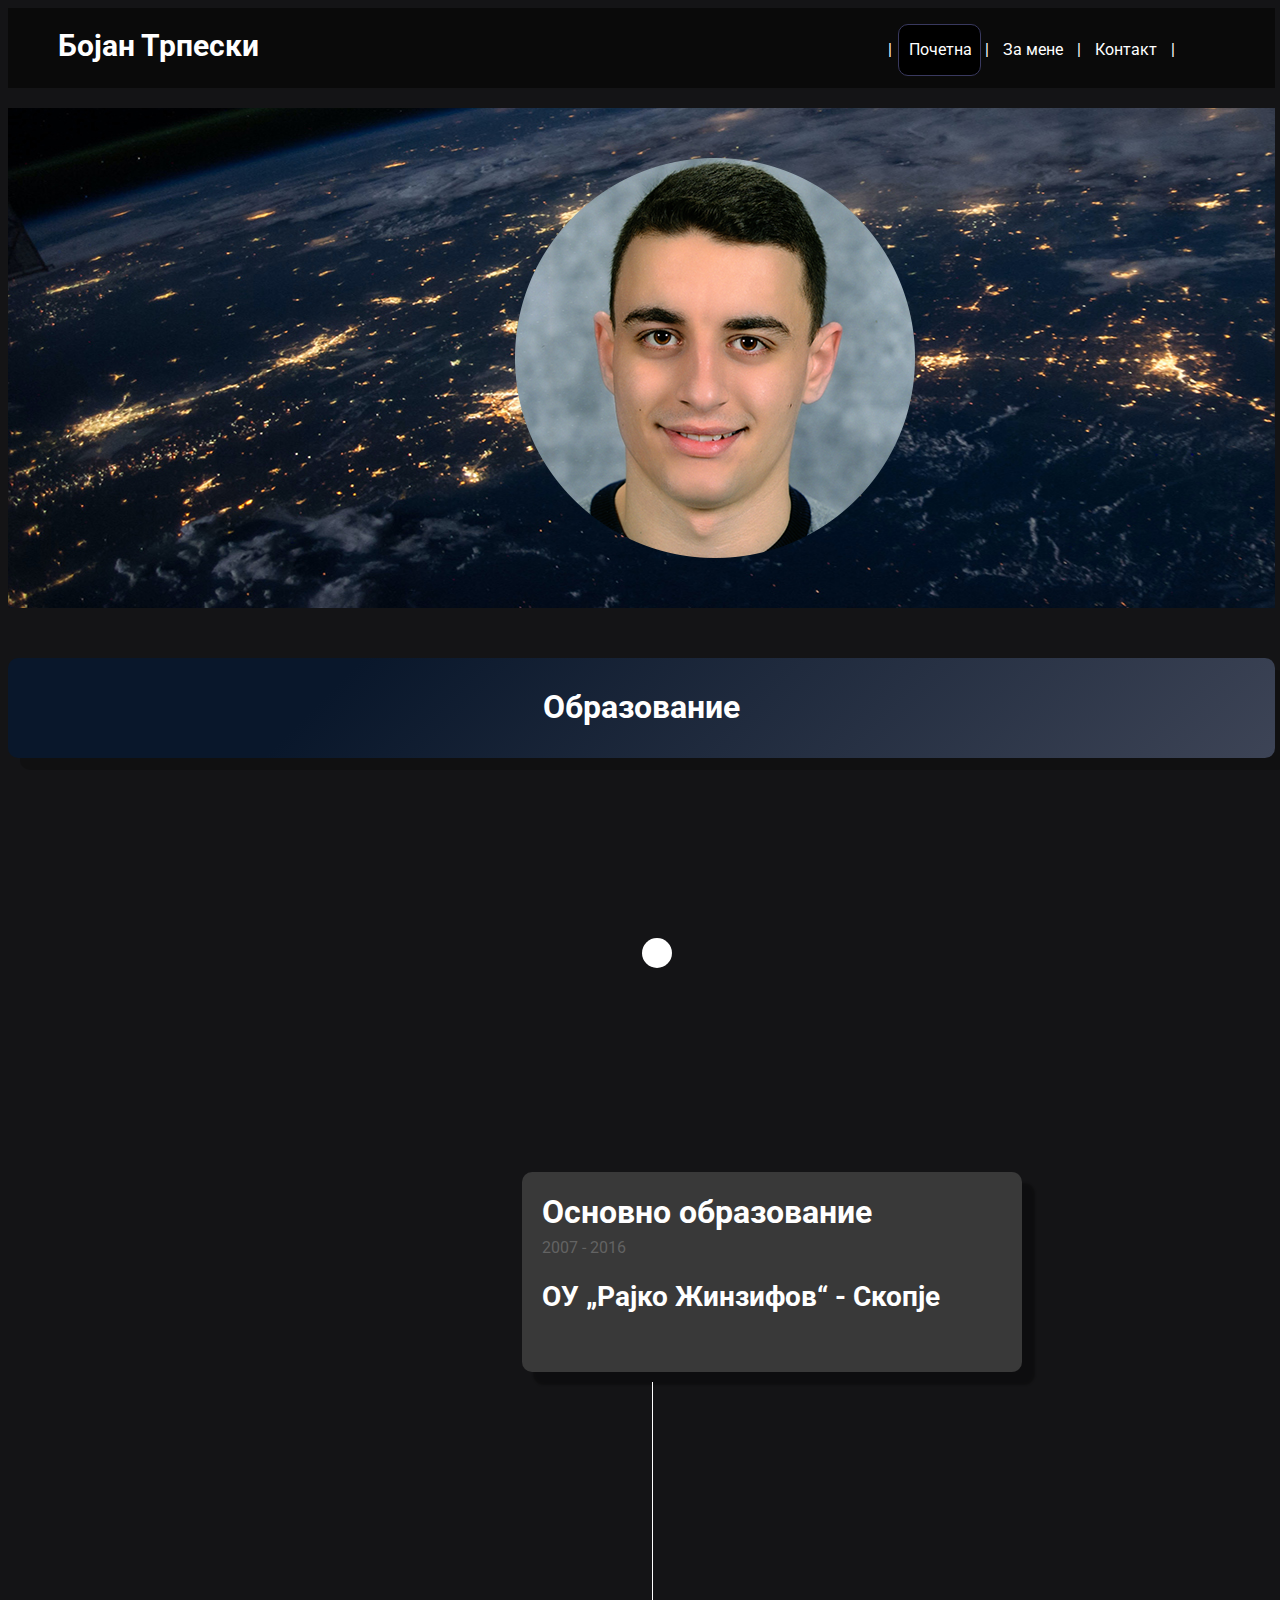
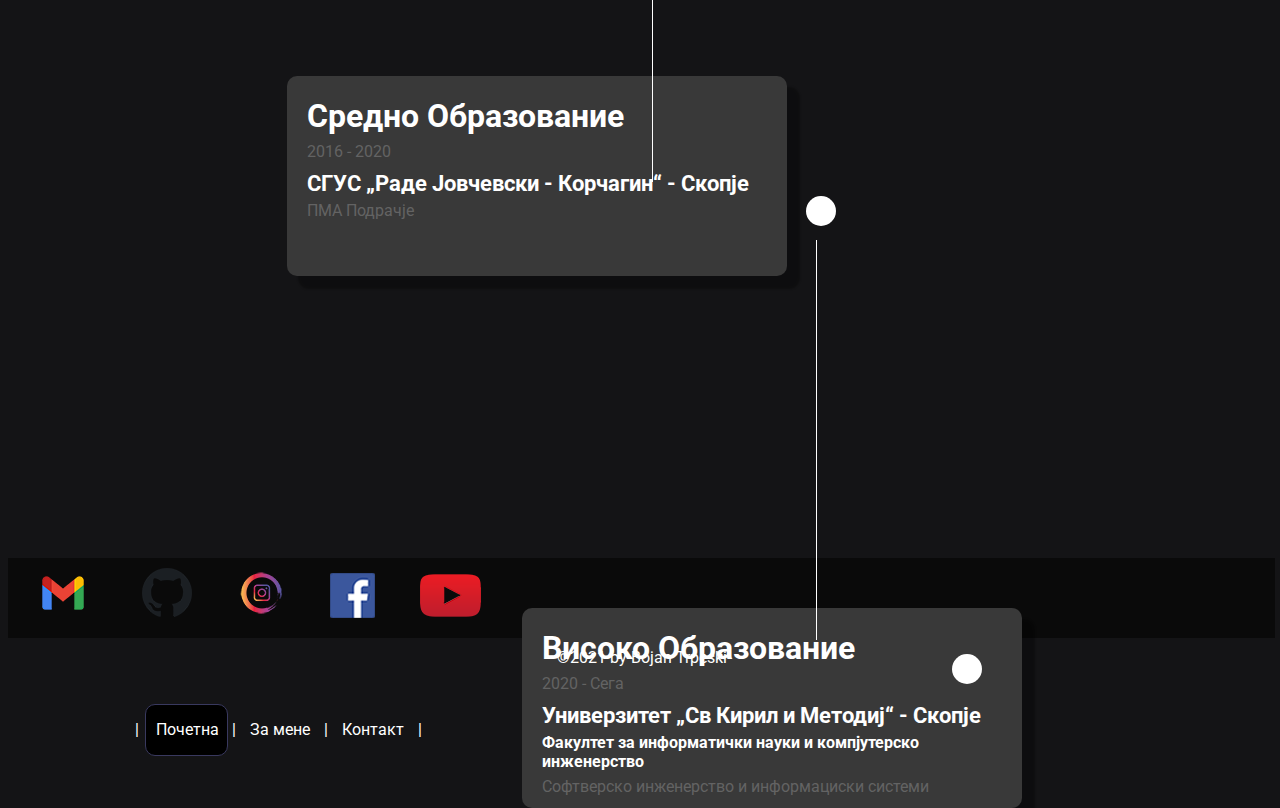
==== index.html @ f6dca067 "WEB" ====
<!DOCTYPE html>
<html lang="en">
<head>
    <meta charset="UTF-8">
    <title>Бојан Трпески | Почетна</title>
    <meta name="keywords" content="Bojan, Trpeski, Web, Personal, Page, Design, Student">
    <meta name="author" content="Бојна Трпески">
    <meta name="description" content="Персонална веб страница на Бојан Трпески">
    <link rel="icon" href="ikona.png">
    <link rel="stylesheet" href="style.css">
    <link href='https://fonts.googleapis.com/css?family=Roboto' rel='stylesheet' type='text/css'>

</head>
<body>
<header>
    <span><a href="index.html" class="ime">Бојан Трпески</a></span>
    <ul>
     |  <li class="selected"> <a  href="index.html">Почетна</a></li>
      |  <li><a href="Za%20Mene.html">За мене</a></li>
       |  <li><a href="Kontakt.html">Контакт</a></li>  |
    </ul>
</header>
<div class="main">
<span><img id="mainslika" src="1111212002.png" alt="slika"></span>
</div>

    <div id="obr">Образование</div>
<div class="content">
    <span class="krug"></span>

<div class="kv1">
<h1>Основно образование</h1>
    <div class="godini">2007 - 2016</div>
    <h2>ОУ „Рајко Жинзифов“ - Скопје</h2>
    <span></span>
</div>
    <br>
    <span class="linija">

    </span>
    <br>
    <span class="krug2"></span>
<div class="kv2">
<h1>Средно Образование</h1>
    <div class="godini">2016 - 2020</div>
    <h3>СГУС „Раде Јовчевски - Корчагин“ - Скопје</h3>
    <span class="godini">ПМА Подрачје</span>
</div>
    <br>
    <span class="linija2">

    </span>
    <br>
    <span class="krug3"></span>
    <div class="kv3">
<h1>Високо Образование</h1>
        <div class="godini">2020 - Сега</div>
        <h3>Универзитет „Св Кирил и Методиј“ - Скопје</h3>
        <h4>Факултет за информатички науки и компјутерско инженерство</h4>
        <div class="godini">Софтверско инженерство и информациски системи</div>
    </div>
    <br>


</div>
<footer>
    <a href="mailto:bojantrpeski123@gmail.com"><img class="logo" src="gmaillogo.png" alt="gmail"></a>
    <a href="https://github.com/Bokica08" target="_blank"> <img class="logo" src="git.png" alt="git"></a>
    <a href="https://www.instagram.com/_bojan_t/" target="_blank"><img class="logo" src="iglogo.png" alt="ig"></a>
    <a href="https://www.facebook.com/bojan.trpeski.37" target="_blank"> <img class="logo" src="Facebook_logo_(square).png" alt="fb"> </a>
    <a href="https://www.youtube.com/channel/UC49YZoCH2ENIMX7MesYzoBA" target="_blank"><img class="logo" src="ytlogo.png" alt="yt"></a>
    <ul>
        |  <li class="selected"> <a  href="index.html">Почетна</a></li>
        |  <li><a href="Za%20Mene.html">За мене</a></li>
        |  <li><a href="Kontakt.html">Контакт</a></li>  |

    </ul>

</footer>
<div id="by">&copy;2021 by Bojan Trpeski</div>
</body>
</html>
---- style.css ----
body
{
    background-color: #141416;
font-family: 'Roboto',arial,serif;
    width: 99%;
}
header,footer
{

    height: 80px;
    background-color: #0a0a0a;
    width: 100%;

}
a
{
    text-decoration: none;
}
header span
{
    display: inline-block;
    padding-left:50px;
    padding-top: 20px;
}
.ime
{
    font-size: 30px;
    font-weight: bold;
    color: white;
    margin-top: 100px;
}
header ul,footer ul
{

    color: white;
    float: right;
    margin-right: 100px;

}
li
{
    display: inline-block;
    list-style: none;
    padding:15px 10px;

}
li a
{
    color: white;
}
.ime:hover
{
    color: lightblue;
    letter-spacing: 3px;
    transition: 0.5s;


}
header span:hover
{
    padding-left:40px;
    transition: 0.6s;

}
li a:hover
{
    transition: 0.4s;
    color:lightblue ;
    text-decoration: underline;
}
.selected
{
    height: 20px;
    width: 61px;
    background-color: black;
    border: 1px solid #39395f;
    border-radius: 10px;
    margin-left: 2px;
}
.main
{
    height: 500px;
    background-color: #373737;
    margin-top: 20px;
    background-image: url("nasa-Q1p7bh3SHj8-unsplash.jpg");
    background-repeat: repeat-x;
    background-position: 0 -450px;
}
.main span
{
    display: inline-block;
    padding-left: 40%;
    padding-top:50px;

}
.content
{
    height: 1500px;
    margin: auto;
    max-width: 1920px;


}
#maincontainer{
    margin: auto;
    max-width: 1920px;
}

#obr
{
    text-align: center;
    font-size: 32px;
    font-weight: bold;
    color: white;
    margin-top: 50px;
    padding-top: 30px;
    margin-bottom: -100px;
    background-color: #537895;
    background-image: linear-gradient(315deg, #3d4456 0%, #09172b 74%);
    box-shadow: 12px 12px 0 0 rgba(0, 0, 0, .2);
    border-radius: 10px;
    height: 70px;
}
.kv1
{
    display: inline-block;
    height: 200px;
    width: 500px;
    background-color: #393939;
    border-radius: 10px;
    float: right;
    margin-right: 20%;
    margin-top: 200px;
    box-shadow: 12px 12px 2px 1px rgba(0, 0, 0, .3);
}
.krug
{
    width: 30px;
    height: 30px;
    background-color: white;
    display: inline-block;
    border-radius: 50%;
    margin-left: 50%;
    margin-top: 280px;

}
.linija
{
    display: inline-block;
    height: 400px;
    width: 1px;
    background-color: white;
    margin-left: 50.8%;
    margin-top: 10px;
}
.kv2
{
    display: inline-block;
    height: 200px;
    width: 500px;
    background-color: #393939;
    border-radius: 10px;
    float: left;
    margin-left: 22%;
    margin-top: -110px;
    box-shadow: 12px 12px 2px 1px rgba(0, 0, 0, .3);
}
.krug2
{
    width: 30px;
    height: 30px;
    background-color: white;
    display: inline-block;
    border-radius: 50%;
    margin-left: 1.5%;
    margin-top: 10px;
    vertical-align: center;
}
.linija2
{
    display: inline-block;
    height: 400px;
    width: 1px;
    background-color: white;
    margin-left: 2.3%;
    margin-top: 10px;
}
.krug3
{
    width: 30px;
    height: 30px;
    background-color: white;
    display: inline-block;
    border-radius: 50%;
    margin-left: 944px;
    margin-top: 10px;
}
.kv3
{
    display: inline-block;
    height: 200px;
    width: 500px;
    background-color: #393939;
    border-radius: 10px;
    float: right;
    margin-right: 20%;
    margin-top: -80px;
    box-shadow: 12px 12px 2px 1px rgba(0, 0, 0, .3);
}
.kv1,.kv2,.kv3
{
    display: inline-block;
}
h1,h2,h3,h4
{
    color: white;
    padding-left: 20px;
}
h2
{
    font-size: 28px;
}
h3
{
    font-size: 22px;
    margin-top:10px ;
    margin-bottom: 5px;
}
h4
{
    margin-top: 2px;
}
.godini
{
    padding-left: 20px;
    margin-top: -15px;
    color: #636363;
}
#by
{
    margin-top: 10px;
    text-align: center;
    color: white;
}
.logo
{
    padding-top: 10px;
    padding-right: 20px;
    padding-left: 20px;
}
.logo:hover
{
    display: inline-block;
  transform: translateY(-10px);
    transition: 0.5s;
}
#fb
{
    padding-right: 25px;
}
.zamenecontent
{
    height: 600px;

}
.zamenetekst
{
    padding: 20px;
    color: white;
    font-size: 20px;
    text-align: justify;
    line-height: 30px;
    height: 330px;
    width: 1100px;
    border-bottom: 1px grey solid;
    border-top: 1px grey solid;
    margin: 250px 0 50px  125px;
    float: left;

}
.hobi
{
    float: left;
    display: inline-block;
    width: 200px;
    color: white;
    margin-top: 150px;
    font-size: 24px;
    padding-left: 50px;
}
.hobi span:nth-of-type(1)
{
    padding-left: 50px;
    font-weight: bold;
}
#velo
{
padding-top: 20px;
    padding-left: 10px;
}
#planina
{
    padding-top: 50px;

    margin-bottom: -30px;
}
.hobi span:nth-of-type(3)
{
    padding-left: 10px;
}
.vestini
{
    float: left;
    display: inline-block;
    width: 200px;
    color: white;
    margin-top: 150px;
    font-size: 24px;
    padding-left: 50px;
}
.vestini span:nth-of-type(1)
{
    margin-left: 45%;
    font-weight: bold;

}
#code
{
    padding-left: 50px;
    margin-top: 40px;
    margin-bottom: 20px;
}
.vestini span:nth-of-type(2)
{
    margin-left: 52%;

}
#css
{
    padding-left: 45px;
    padding-top: 100px;
}
.vestini span:nth-of-type(3)

{
    margin-left: 38%;
}
#interes
{display: inline-block;
    font-size: 24px;
    color: white;
    height: 230px;
    clear: both;
    width: 1100px;
    margin-left: 21%;

}
#interes span:nth-of-type(1)
{
    display: inline-block;
    margin-right: auto;
    font-weight: bold;
    margin-left: 44%;
}
#interes img:nth-of-type(1)
{
    margin-bottom: 10px;
    margin-right: 280px;
}
#interes span:nth-of-type(2)
{
    display: inline-block;
    padding-left: 50px;
    margin-top: 15px;
}
#interes img:nth-of-type(2)
{
    margin-bottom: 25px;
    margin-right: 300px;
}
#interes span:nth-of-type(3)
{
    display: inline-block;
    margin-left: 31%;
}
#interes img:nth-of-type(3)
{display: inline-block;
    margin-bottom: -10px;
}
#interes span:nth-of-type(4)
{
    margin-left: 29.5%;

}
.mainkontakt
{
    height: 740px;
    margin: 20px 0;
    background-color: #ffffff;
    background-image: linear-gradient(315deg, #bbc2d4 0%, #d7e1ec 74%);
}
#slikakontakt
{
    margin-top:80px;
    margin-left: 50px;
    float: left;
    border: 3px solid white;
    border-radius: 10px;
}
#imekontakt
{
    padding-left: 100px;
    padding-top: 10px;
    color: grey;
    font-weight: bold;
    font-size: 24px;
    clear: both;
}
#imekontakt2

{
    padding-left: 140px;
    padding-top: 10px;
    color: grey;
    clear: both;
}
#imekontakt3
{
    padding-left: 83px;
    padding-top: 5px;
    color: grey;
    clear: both;
}
#kontakt
{

    padding-left:45%;
    font-size: 32px;
    padding-top: 30px;
    font-weight: bold;
}
.akontakt
{

    display: inline-block;
    padding-left: 20px;
    padding-top: 160px;
    font-size: 20px;
    color: grey;

}
.akontakt2
{
    display: inline-block;
    padding-left: 19px;
    padding-top: 20px;
    font-size: 20px;
    color: grey;
}
.alink
{
    color: #3c6478;
}
.alink:hover
{
    text-decoration: underline;
}
iframe
{
    float: right;
    padding-right: 100px;
    display: inline-block;
    padding-top: 100px;
}
#lokacija
{
    float: right;
    padding-right: 25px;
    padding-top: 380px;
}
#adr
{
    float: right;
    font-weight: bold;
    display: inline-block;
    padding-right: 725px;
    margin-top: -80px;
    color: #3c6478;
}
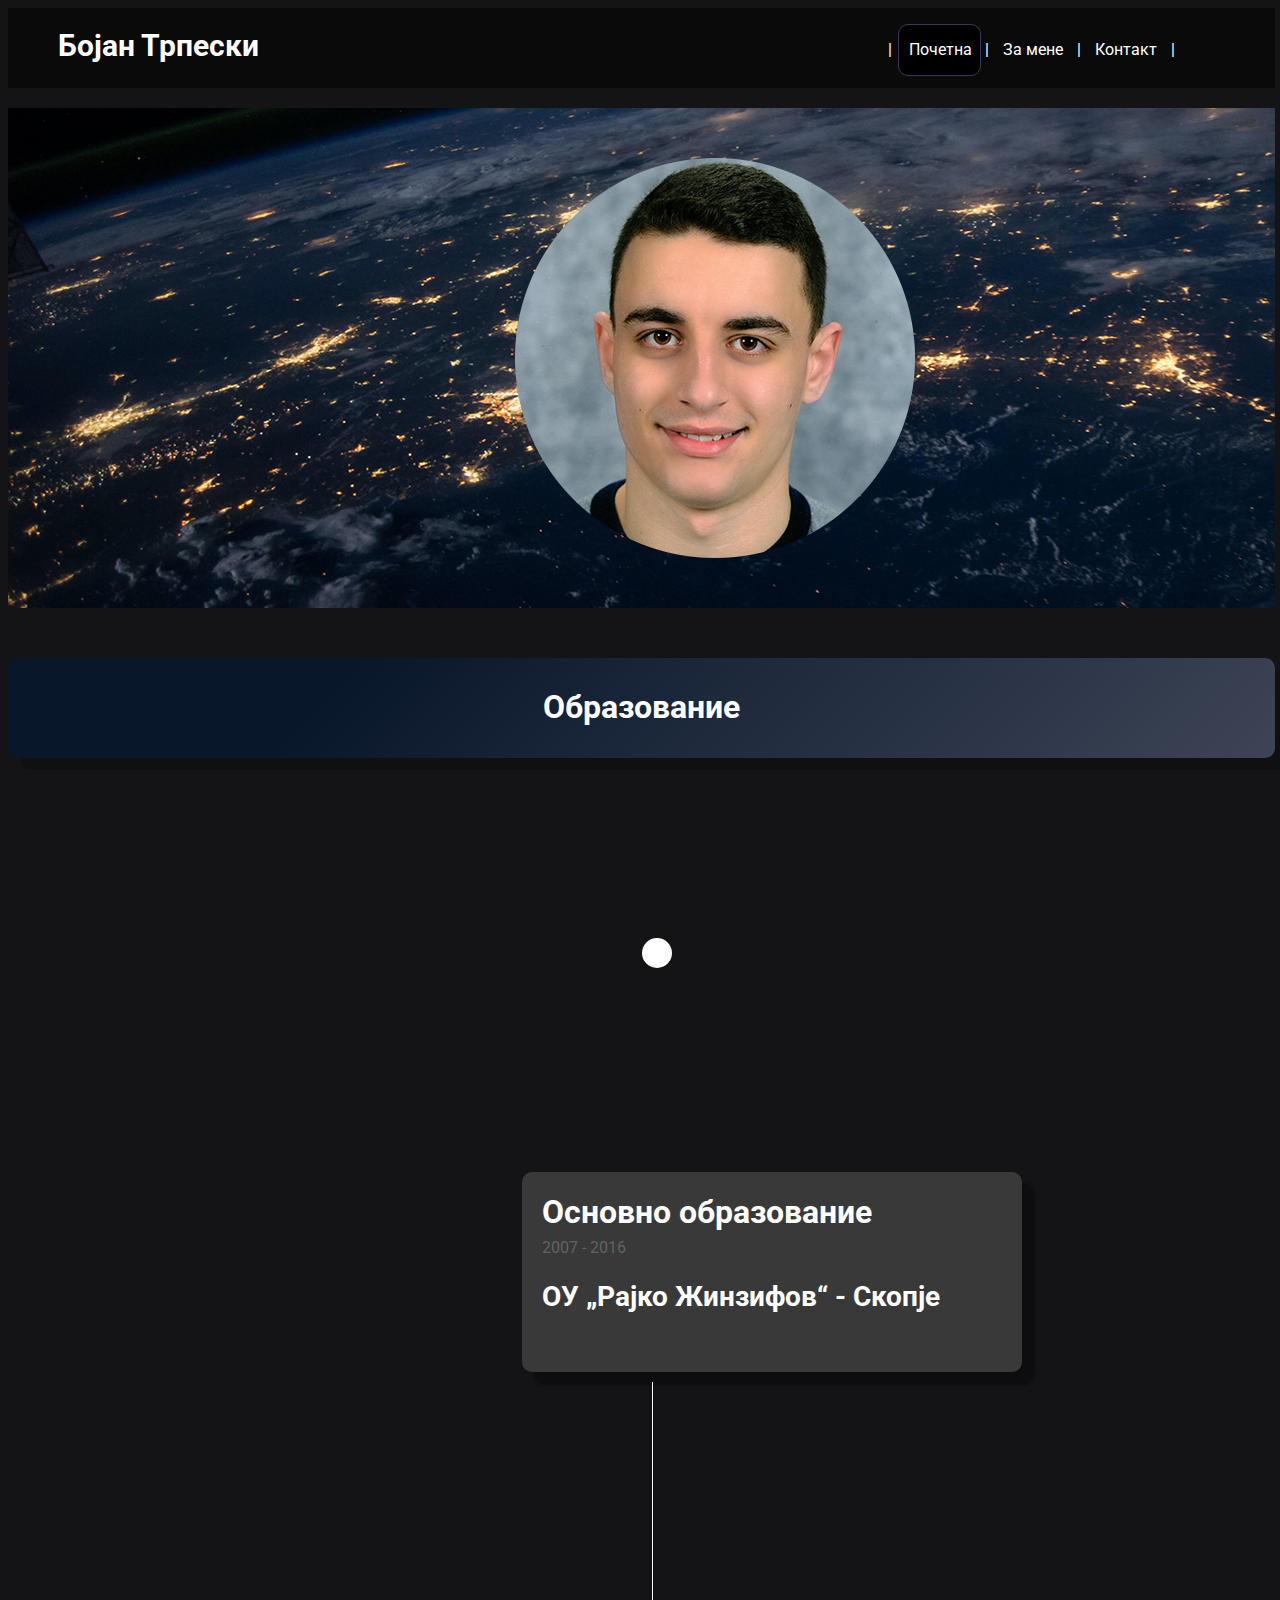
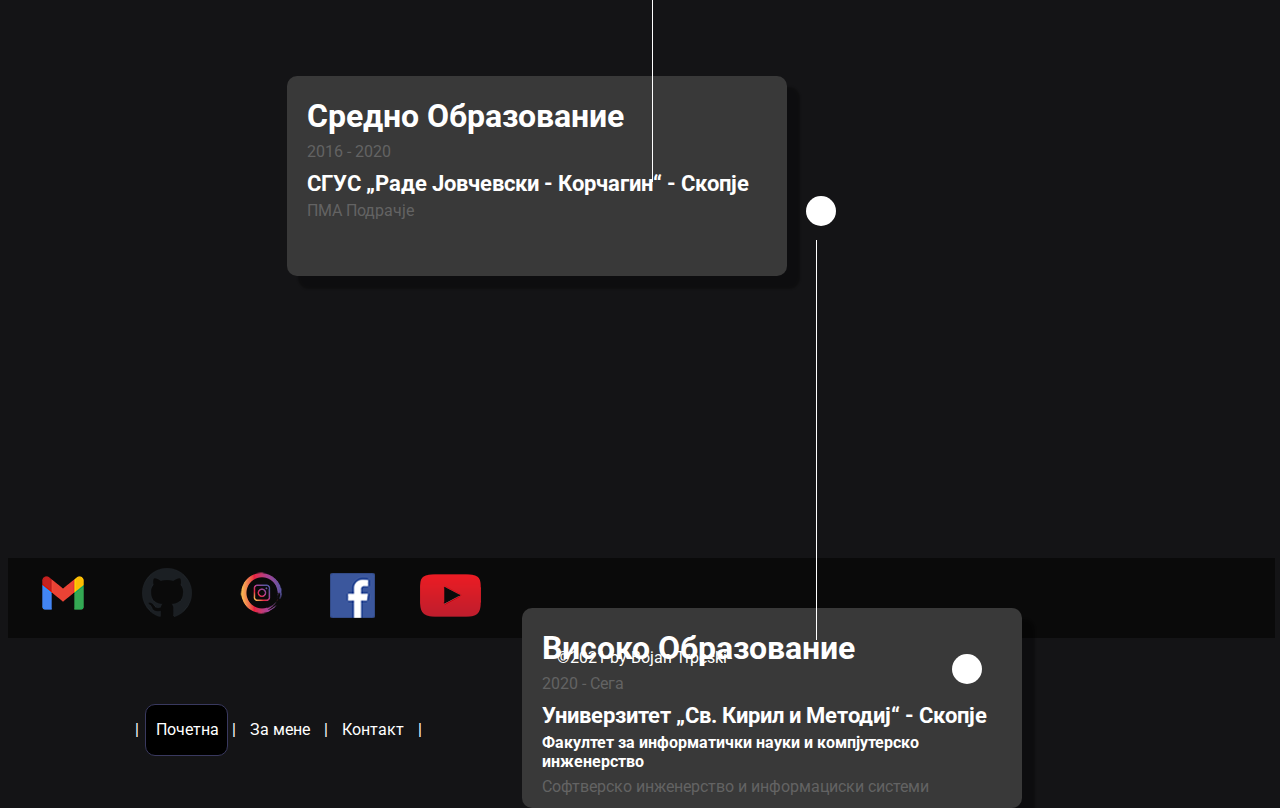
==== commit 5cfa4a6a: "Web" ====
--- a/index.html
+++ b/index.html
@@ -5,7 +5,7 @@
     <title>Бојан Трпески | Почетна</title>
     <meta name="keywords" content="Bojan, Trpeski, Web, Personal, Page, Design, Student">
     <meta name="author" content="Бојна Трпески">
-    <meta name="description" content="Персонална веб страница на Бојан Трпески">
+    <meta name="description" content="Персонален веб сајт на Бојан Трпески">
     <link rel="icon" href="ikona.png">
     <link rel="stylesheet" href="style.css">
     <link href='https://fonts.googleapis.com/css?family=Roboto' rel='stylesheet' type='text/css'>
@@ -55,7 +55,7 @@
     <div class="kv3">
 <h1>Високо Образование</h1>
         <div class="godini">2020 - Сега</div>
-        <h3>Универзитет „Св Кирил и Методиј“ - Скопје</h3>
+        <h3>Универзитет „Св. Кирил и Методиј“ - Скопје</h3>
         <h4>Факултет за информатички науки и компјутерско инженерство</h4>
         <div class="godini">Софтверско инженерство и информациски системи</div>
     </div>
--- a/style.css
+++ b/style.css
@@ -116,7 +116,6 @@
     margin-top: 50px;
     padding-top: 30px;
     margin-bottom: -100px;
-    background-color: #537895;
     background-image: linear-gradient(315deg, #3d4456 0%, #09172b 74%);
     box-shadow: 12px 12px 0 0 rgba(0, 0, 0, .2);
     border-radius: 10px;
@@ -156,7 +155,6 @@
 }
 .kv2
 {
-    display: inline-block;
     height: 200px;
     width: 500px;
     background-color: #393939;
